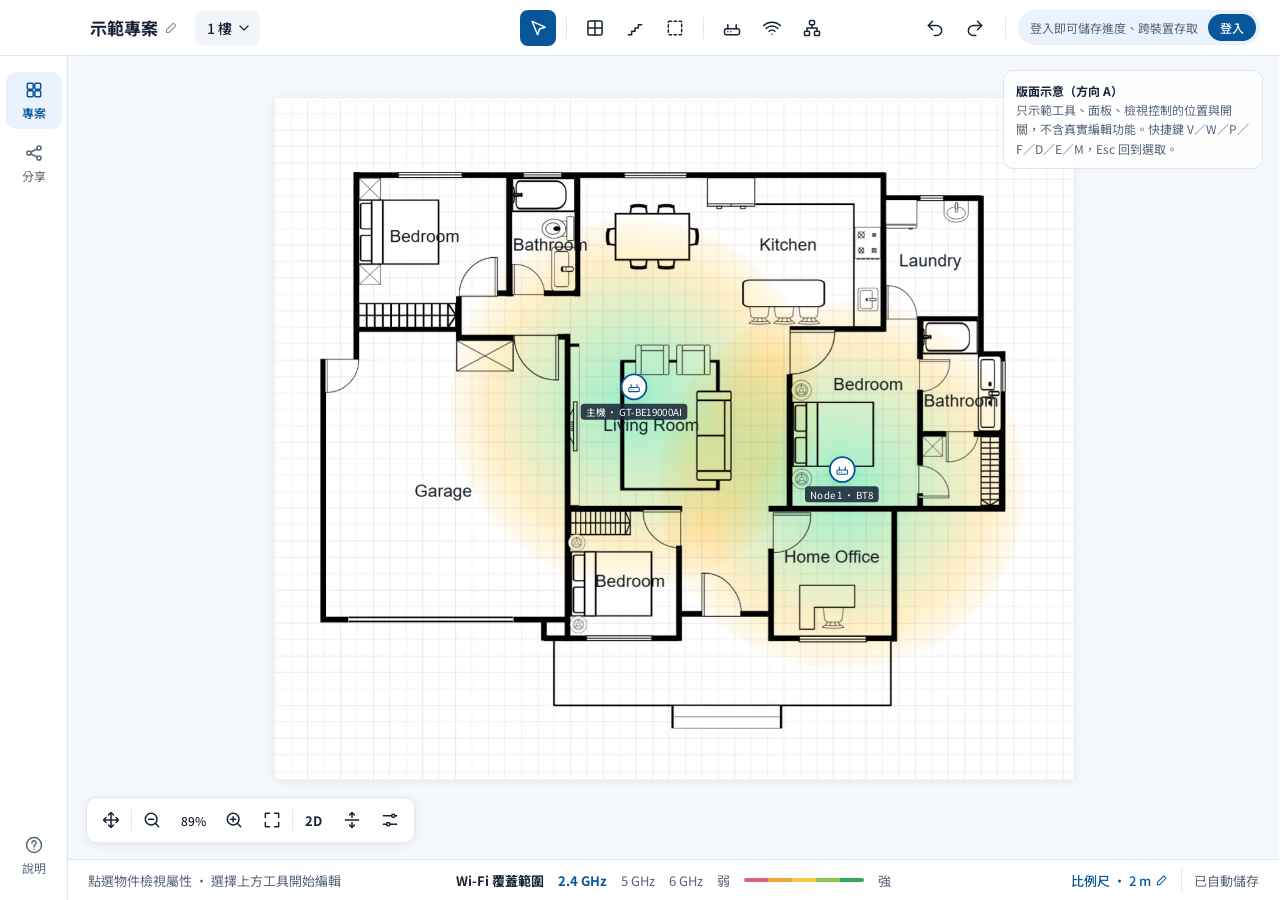
==== editor_layout_prototype.html @ b56f2af0 "Add clickable editor layout prototype (方向 A 決議版) and link from landing page Co-Authored-By: Claude O" ====
<!DOCTYPE html>
<html lang="zh-Hant">
<head>
<meta charset="UTF-8">
<meta name="viewport" content="width=device-width, initial-scale=1">
<title>編輯頁版面示意 · 方向 A</title>
<link rel="stylesheet" href="https://fonts.googleapis.com/css2?family=Noto+Sans+TC:wght@400;500;700&display=swap">
<style>
/* Layout: top bar / app rail / canvas / collapsible right panel / status bar — 方向 A 決議版 */
:root {
  --ink: #172336; --muted: #56657a; --faint: #8a96a8;
  --line: #dee6ef; --btn: #f1f5f9; --btn-hover: #e6edf5;
  --act: #07569a; --act-soft: #eaf3fd;
  --canvas: #f5f8fc; --card: #ffffff;
  --shadow: 0 2px 10px rgba(16, 32, 56, .08);
  --font: "Noto Sans TC", "PingFang TC", "Microsoft JhengHei", system-ui, sans-serif;
}
* { box-sizing: border-box; }
html, body { height: 100%; margin: 0; }
body { font-family: var(--font); color: var(--ink); background: var(--canvas); font-size: 14px; overflow: hidden; }
button { font: inherit; color: inherit; background: none; border: 0; cursor: pointer; padding: 0; }
svg.i { width: 20px; height: 20px; fill: none; stroke: currentColor; stroke-width: 1.8; stroke-linecap: round; stroke-linejoin: round; flex-shrink: 0; }

.app { height: 100%; display: grid; grid-template-rows: 56px 1fr 41px; grid-template-columns: 68px 1fr auto; grid-template-areas: "top top top" "rail stage panel" "rail status panel"; }

/* top bar */
.top { grid-area: top; background: var(--card); border-bottom: 1px solid var(--line); display: grid; grid-template-columns: 1fr auto 1fr; align-items: center; padding: 0 20px 0 90px; position: relative; z-index: 20; }
.proj { display: flex; align-items: center; gap: 16px; }
.proj-name { font-size: 17px; font-weight: 700; display: flex; align-items: center; gap: 6px; }
.proj-name .i { width: 15px; height: 15px; color: var(--faint); }
.floor { display: flex; align-items: center; gap: 4px; background: var(--btn); border-radius: 7px; padding: 7px 8px 7px 12px; font-weight: 500; }
.floor .i { width: 16px; height: 16px; }
.tools, .grp, .right { display: flex; align-items: center; }
.tools { gap: 10px; }
.grp { gap: 4px; }
.sep { width: 1px; height: 22px; background: var(--line); }
.ib { width: 36px; height: 36px; border-radius: 8px; display: grid; place-items: center; position: relative; transition: background .12s; }
.ib:hover { background: var(--btn-hover); }
.ib.on { background: var(--act); color: #fff; }
.ib:focus-visible, .floor:focus-visible, .login-btn:focus-visible { outline: 2px solid var(--act); outline-offset: 2px; }
.right { justify-content: flex-end; gap: 12px; }
.login { display: flex; align-items: center; gap: 10px; background: var(--act-soft); border-radius: 18px; padding: 4px 4px 4px 12px; font-size: 12px; color: var(--muted); }
.login-btn { background: var(--act); color: #fff; border-radius: 14px; padding: 5px 12px; font-weight: 500; }

/* tooltip: below the button, never over the hint */
.tip { position: fixed; z-index: 100; background: #1d2633; color: #fff; font-size: 12px; padding: 5px 8px; border-radius: 6px; pointer-events: none; white-space: nowrap; display: flex; gap: 8px; align-items: center; opacity: 0; transition: opacity .1s; }
.tip kbd { font-family: inherit; font-size: 11px; background: rgba(255,255,255,.18); border-radius: 4px; padding: 0 5px; }
.tip.show { opacity: 1; }

/* rail */
.rail { grid-area: rail; background: var(--card); border-right: 1px solid var(--line); display: flex; flex-direction: column; align-items: center; padding: 16px 0; gap: 6px; }
.rail a { font-size: 12px; color: var(--muted); text-decoration: none; display: flex; flex-direction: column; align-items: center; gap: 4px; padding: 8px 4px; border-radius: 10px; width: 56px; }
.rail a.on { color: var(--act); background: var(--act-soft); font-weight: 500; }
.rail .spacer { flex: 1; }

/* stage */
.stage { grid-area: stage; position: relative; overflow: hidden; }
.world { position: absolute; left: 50%; top: 50%; width: 900px; transform-origin: center; transition: transform .25s ease; }
.world img { width: 100%; display: block; user-select: none; -webkit-user-drag: none; border-radius: 4px; background: #fff; box-shadow: var(--shadow); }
.world .heat { position: absolute; border-radius: 50%; pointer-events: none; mix-blend-mode: multiply; }
.dev { position: absolute; transform: translate(-50%, -50%); display: flex; flex-direction: column; align-items: center; gap: 4px; }
.dev span.dot { width: 30px; height: 30px; border-radius: 50%; background: #fff; border: 2px solid var(--act); display: grid; place-items: center; color: var(--act); box-shadow: var(--shadow); }
.dev span.dot .i { width: 16px; height: 16px; }
.dev span.name { font-size: 11px; background: rgba(23, 35, 54, .85); color: #fff; border-radius: 4px; padding: 1px 6px; white-space: nowrap; }
.stage.panning { cursor: grab; }
.stage.panning:active { cursor: grabbing; }
.stage.three .world { filter: drop-shadow(0 30px 30px rgba(0,0,0,.12)); }

/* view controls */
.view { position: absolute; left: 18px; bottom: 16px; display: flex; align-items: center; gap: 2px; background: var(--card); border: 1px solid var(--line); border-radius: 10px; padding: 4px 6px; box-shadow: var(--shadow); z-index: 5; }
.view .pct { font-size: 12px; font-weight: 500; min-width: 42px; text-align: center; font-variant-numeric: tabular-nums; }
.view .dim { font-weight: 700; font-size: 13px; padding: 0 10px; height: 36px; border-radius: 8px; }
.view .dim:hover { background: var(--btn-hover); }
.pop { position: absolute; bottom: 64px; background: var(--card); border: 1px solid var(--line); border-radius: 12px; box-shadow: 0 10px 30px rgba(16,32,56,.14); padding: 14px 16px; z-index: 6; width: 240px; }
.pop h4 { margin: 0 0 10px; font-size: 14px; }
.pop input[type=range] { width: 100%; }
.pop .row { display: flex; justify-content: space-between; font-size: 12px; color: var(--muted); }

/* status bar */
.status { grid-area: status; background: var(--card); border-top: 1px solid var(--line); display: grid; grid-template-columns: 1fr auto 1fr; align-items: center; padding: 0 20px; gap: 16px; font-size: 13px; color: var(--muted); min-width: 0; }
.hint { overflow: hidden; text-overflow: ellipsis; white-space: nowrap; }
.legend { display: flex; align-items: center; gap: 14px; }
.legend b { color: var(--ink); }
.legend button { color: var(--muted); }
.legend button.on { color: var(--act); font-weight: 700; }
.bar { display: flex; width: 120px; height: 4px; border-radius: 2px; overflow: hidden; }
.bar i { flex: 1; }
.st-right { display: flex; justify-content: flex-end; align-items: center; gap: 12px; }
.scale-btn { color: var(--act); font-weight: 500; display: flex; align-items: center; gap: 4px; }
.scale-btn .i { width: 14px; height: 14px; }
.scale-btn.warn { color: #c2620a; }

/* right panel */
.panel { grid-area: panel; width: 0; overflow: hidden; background: var(--card); border-left: 1px solid transparent; transition: width .2s ease; }
.panel.open { width: 332px; border-left-color: var(--line); }
.panel-in { width: 332px; height: 100%; display: flex; flex-direction: column; }
.ph { display: flex; justify-content: space-between; align-items: center; padding: 20px 24px; border-bottom: 1px solid var(--line); }
.ph h2 { margin: 0; font-size: 20px; }
.pb { padding: 18px 24px; overflow: auto; display: flex; flex-direction: column; gap: 14px; }
.pb .lbl { font-weight: 700; font-size: 14px; }
.pb .sub { font-size: 12px; color: var(--muted); margin-top: -10px; }
.wide { background: var(--btn); border-radius: 7px; padding: 9px 12px; text-align: left; font-weight: 500; }
.seg2 { display: grid; grid-template-columns: 1fr 1fr; gap: 8px; }
.seg2 button { background: var(--btn); border-radius: 7px; padding: 9px 12px; text-align: left; font-weight: 500; }
.seg2 button.on { background: var(--act); color: #fff; }
.mat { display: flex; flex-direction: column; gap: 4px; margin: 0 -8px; }
.mat button { display: grid; grid-template-columns: 12px 1fr auto 14px; gap: 10px; align-items: center; padding: 9px 10px; border-radius: 6px; text-align: left; }
.mat button:hover { background: var(--btn); }
.mat button.on { background: var(--act-soft); }
.mat .sw { width: 12px; height: 12px; border-radius: 50%; }
.mat .db { font-size: 12px; color: var(--muted); }
.chips { display: flex; flex-wrap: wrap; gap: 6px; }
.chip { border: 1px solid var(--line); border-radius: 999px; padding: 4px 12px; font-size: 13px; }
.chip.on { border-color: var(--act); color: var(--act); background: var(--act-soft); }
.search { border: 1px solid var(--line); border-radius: 8px; padding: 8px 12px; font: inherit; width: 100%; }
.devlist { display: flex; flex-direction: column; gap: 2px; margin: 0 -8px; }
.devlist button { display: flex; align-items: center; gap: 12px; padding: 8px; border-radius: 8px; text-align: left; }
.devlist button:hover { background: var(--btn); }
.devlist .ph-img { width: 36px; height: 36px; border-radius: 8px; background: var(--btn); display: grid; place-items: center; color: var(--muted); }
.devlist small { margin-left: auto; font-size: 11px; color: var(--muted); border: 1px solid var(--line); border-radius: 999px; padding: 0 8px; }
.objs { display: grid; grid-template-columns: repeat(4, 1fr); gap: 8px; }
.objs button { aspect-ratio: 1; border: 1px solid var(--line); border-radius: 8px; display: grid; place-items: center; color: var(--muted); }
.objs button.on { border-color: var(--act); color: var(--act); background: var(--act-soft); }
.toggle { display: flex; justify-content: space-between; align-items: center; }
.sw2 { width: 34px; height: 20px; border-radius: 10px; background: #cfd8e3; position: relative; transition: background .15s; }
.sw2::after { content: ""; position: absolute; top: 3px; left: 3px; width: 14px; height: 14px; border-radius: 50%; background: #fff; transition: left .15s; }
.sw2.on { background: var(--act); }
.sw2.on::after { left: 17px; }
.groups { display: flex; flex-direction: column; gap: 8px; }
.groups div { border: 1px dashed var(--line); border-radius: 8px; padding: 10px 12px; display: flex; justify-content: space-between; color: var(--muted); }

/* toast + demo note */
.toast { position: fixed; left: 50%; bottom: 60px; transform: translateX(-50%); background: #1d2633; color: #fff; border-radius: 8px; padding: 8px 14px; font-size: 13px; opacity: 0; transition: opacity .2s; pointer-events: none; z-index: 200; }
.toast.show { opacity: 1; }
.note { position: absolute; right: 16px; top: 14px; background: rgba(255,255,255,.92); border: 1px solid var(--line); border-radius: 10px; padding: 10px 12px; font-size: 12px; color: var(--muted); max-width: 260px; line-height: 1.6; z-index: 4; }
.note b { color: var(--ink); }
@media (prefers-reduced-motion: reduce) { * { transition: none !important; } }
</style>
</head>
<body>
<svg width="0" height="0" style="position:absolute" aria-hidden="true">
  <symbol id="i-select" viewBox="0 0 24 24"><path d="M5 4l6.5 16 2.3-6.7L20.5 11z"/></symbol>
  <symbol id="i-wall" viewBox="0 0 24 24"><rect x="3.5" y="3.5" width="17" height="17" rx="2"/><path d="M3.5 12h17M12 3.5v17"/></symbol>
  <symbol id="i-object" viewBox="0 0 24 24"><path d="M4 20h4v-4h4v-4h4V8h4"/></symbol>
  <symbol id="i-slab" viewBox="0 0 24 24"><rect x="4" y="4" width="16" height="16" rx="1" stroke-dasharray="3 3"/></symbol>
  <symbol id="i-device" viewBox="0 0 24 24"><rect x="3" y="13" width="18" height="7" rx="2"/><path d="M7 13V8M17 13V8M7 16.5h.01M10.5 16.5h.01"/></symbol>
  <symbol id="i-client" viewBox="0 0 24 24"><path d="M2 9a15 15 0 0 1 20 0M5 12.5a10 10 0 0 1 14 0M8.5 16a5 5 0 0 1 7 0"/><path d="M12 19.5h.01"/></symbol>
  <symbol id="i-mesh" viewBox="0 0 24 24"><rect x="9" y="3" width="6" height="5" rx="1"/><rect x="3" y="16" width="6" height="5" rx="1"/><rect x="15" y="16" width="6" height="5" rx="1"/><path d="M12 8v4M6 16v-4h12v4"/></symbol>
  <symbol id="i-undo" viewBox="0 0 24 24"><path d="M9 14L4 9l5-5"/><path d="M4 9h10a6 6 0 0 1 0 12h-3"/></symbol>
  <symbol id="i-redo" viewBox="0 0 24 24"><path d="M15 14l5-5-5-5"/><path d="M20 9H10a6 6 0 0 0 0 12h3"/></symbol>
  <symbol id="i-pan" viewBox="0 0 24 24"><path d="M12 3v18M3 12h18M9 6l3-3 3 3M9 18l3 3 3-3M6 9l-3 3 3 3M18 9l3 3-3 3"/></symbol>
  <symbol id="i-zout" viewBox="0 0 24 24"><circle cx="11" cy="11" r="7"/><path d="M8 11h6M20 20l-4-4"/></symbol>
  <symbol id="i-zin" viewBox="0 0 24 24"><circle cx="11" cy="11" r="7"/><path d="M8 11h6M11 8v6M20 20l-4-4"/></symbol>
  <symbol id="i-fit" viewBox="0 0 24 24"><path d="M4 9V4h5M20 9V4h-5M4 15v5h5M20 15v5h-5"/></symbol>
  <symbol id="i-slice" viewBox="0 0 24 24"><path d="M12 3v6M9 6l3-3 3 3M12 21v-6M9 18l3 3 3-3M4 12h16"/></symbol>
  <symbol id="i-view" viewBox="0 0 24 24"><path d="M4 7h10M18 7h2M4 17h4M12 17h8"/><circle cx="16" cy="7" r="2"/><circle cx="10" cy="17" r="2"/></symbol>
  <symbol id="i-down" viewBox="0 0 24 24"><path d="M6 9l6 6 6-6"/></symbol>
  <symbol id="i-edit" viewBox="0 0 24 24"><path d="M4 20h4L19 9l-4-4L4 16z"/></symbol>
  <symbol id="i-x" viewBox="0 0 24 24"><path d="M6 6l12 12M18 6L6 18"/></symbol>
  <symbol id="i-grid" viewBox="0 0 24 24"><rect x="4" y="4" width="7" height="7" rx="1"/><rect x="13" y="4" width="7" height="7" rx="1"/><rect x="4" y="13" width="7" height="7" rx="1"/><rect x="13" y="13" width="7" height="7" rx="1"/></symbol>
  <symbol id="i-share" viewBox="0 0 24 24"><circle cx="6" cy="12" r="2.5"/><circle cx="18" cy="6" r="2.5"/><circle cx="18" cy="18" r="2.5"/><path d="M8.2 10.8l7.6-3.6M8.2 13.2l7.6 3.6"/></symbol>
  <symbol id="i-help" viewBox="0 0 24 24"><circle cx="12" cy="12" r="9"/><path d="M9.5 9.5a2.5 2.5 0 1 1 3.5 2.3c-.6.3-1 .9-1 1.6v.6M12 17h.01"/></symbol>
  <symbol id="i-elev" viewBox="0 0 24 24"><rect x="5" y="3" width="14" height="18" rx="1"/><path d="M5 3l14 18M19 3L5 21"/></symbol>
</svg>

<div class="app">
  <header class="top">
    <div class="proj">
      <div class="proj-name">示範專案 <svg class="i"><use href="#i-edit"/></svg></div>
      <button class="floor" id="floorBtn">1 樓 <svg class="i"><use href="#i-down"/></svg></button>
    </div>
    <nav class="tools" aria-label="工具">
      <div class="grp"><button class="ib on" data-tool="select" data-tip="選取|V"><svg class="i"><use href="#i-select"/></svg></button></div>
      <span class="sep"></span>
      <div class="grp">
        <button class="ib" data-tool="wall" data-tip="繪製牆面|W"><svg class="i"><use href="#i-wall"/></svg></button>
        <button class="ib" data-tool="object" data-tip="放置物品|P"><svg class="i"><use href="#i-object"/></svg></button>
        <button class="ib" data-tool="slab" data-tip="繪製樓板|F"><svg class="i"><use href="#i-slab"/></svg></button>
      </div>
      <span class="sep"></span>
      <div class="grp">
        <button class="ib" data-tool="device" data-tip="放置裝置|D"><svg class="i"><use href="#i-device"/></svg></button>
        <button class="ib" data-tool="client" data-tip="用戶端體驗|E"><svg class="i"><use href="#i-client"/></svg></button>
        <button class="ib" data-tool="mesh" data-tip="Mesh 群組|M"><svg class="i"><use href="#i-mesh"/></svg></button>
      </div>
    </nav>
    <div class="right">
      <div class="grp">
        <button class="ib" id="undo" data-tip="復原|Ctrl Z"><svg class="i"><use href="#i-undo"/></svg></button>
        <button class="ib" id="redo" data-tip="重做|Ctrl Shift Z"><svg class="i"><use href="#i-redo"/></svg></button>
      </div>
      <span class="sep"></span>
      <div class="login">登入即可儲存進度、跨裝置存取 <button class="login-btn" id="loginBtn">登入</button></div>
    </div>
  </header>

  <nav class="rail" aria-label="應用程式">
    <a href="#" class="on"><svg class="i"><use href="#i-grid"/></svg>專案</a>
    <a href="#"><svg class="i"><use href="#i-share"/></svg>分享</a>
    <span class="spacer"></span>
    <a href="#"><svg class="i"><use href="#i-help"/></svg>說明</a>
  </nav>

  <main class="stage" id="stage">
    <div class="world" id="world">
      <img src="flow/sample-floorplan.webp" alt="示範平面圖">
      <div class="heat" style="left:22%;top:18%;width:46%;aspect-ratio:1;background:radial-gradient(circle, rgba(75,227,160,.55), rgba(255,210,94,.35) 55%, rgba(255,122,122,0) 75%)"></div>
      <div class="heat" style="left:48%;top:30%;width:46%;aspect-ratio:1;background:radial-gradient(circle, rgba(75,227,160,.55), rgba(255,210,94,.35) 55%, rgba(255,122,122,0) 75%)"></div>
      <div class="dev" style="left:45%;top:44%"><span class="dot"><svg class="i"><use href="#i-device"/></svg></span><span class="name">主機 · GT-BE19000AI</span></div>
      <div class="dev" style="left:71%;top:56%"><span class="dot"><svg class="i"><use href="#i-device"/></svg></span><span class="name">Node 1 · BT8</span></div>
    </div>
    <div class="note"><b>版面示意（方向 A）</b><br>只示範工具、面板、檢視控制的位置與開關，不含真實編輯功能。快捷鍵 V／W／P／F／D／E／M，Esc 回到選取。</div>
    <div class="view" id="view">
      <button class="ib" id="panBtn" data-tip="平移|H"><svg class="i"><use href="#i-pan"/></svg></button>
      <span class="sep"></span>
      <button class="ib" id="zout" data-tip="縮小|Ctrl −"><svg class="i"><use href="#i-zout"/></svg></button>
      <span class="pct" id="pct">100%</span>
      <button class="ib" id="zin" data-tip="放大|Ctrl +"><svg class="i"><use href="#i-zin"/></svg></button>
      <button class="ib" id="fit" data-tip="縮放至全圖|Ctrl 0"><svg class="i"><use href="#i-fit"/></svg></button>
      <span class="sep"></span>
      <button class="dim" id="dimBtn" data-tip="切換 2D／3D|Q">2D</button>
      <button class="ib" id="sliceBtn" data-tip="切面高度"><svg class="i"><use href="#i-slice"/></svg></button>
      <button class="ib" id="viewBtn" data-tip="檢視設定"><svg class="i"><use href="#i-view"/></svg></button>
    </div>
    <div class="pop" id="slicePop" hidden style="left:250px">
      <h4>切面高度</h4>
      <input type="range" id="slice" min="0" max="250" value="120" aria-label="切面高度">
      <div class="row"><span>地面</span><span id="sliceVal">1.2 m</span><span>天花板</span></div>
    </div>
  </main>

  <footer class="status">
    <span class="hint" id="hint"></span>
    <div class="legend">
      <b>Wi-Fi 覆蓋範圍</b>
      <button class="on" data-band>2.4 GHz</button><button data-band>5 GHz</button><button data-band>6 GHz</button>
      <span>弱</span><span class="bar"><i style="background:#db6178"></i><i style="background:#f2a140"></i><i style="background:#f5cc40"></i><i style="background:#8cc74d"></i><i style="background:#33a866"></i></span><span>強</span>
    </div>
    <div class="st-right">
      <button class="scale-btn" id="scaleBtn">比例尺 · 2 m <svg class="i"><use href="#i-edit"/></svg></button>
      <span class="sep"></span>
      <span id="saved">已自動儲存</span>
    </div>
  </footer>

  <aside class="panel" id="panel" aria-label="設定面板"><div class="panel-in">
    <div class="ph"><h2 id="panelTitle"></h2><button class="ib" id="panelClose" aria-label="關閉面板"><svg class="i"><use href="#i-x"/></svg></button></div>
    <div class="pb" id="panelBody"></div>
  </div></aside>
</div>
<div class="tip" id="tip"></div>
<div class="toast" id="toast"></div>

<script>
const $ = id => document.getElementById(id);
const MATS = [['混凝土','#2f7f86',15],['輕隔間（標準）','#3d5fa8',3],['輕隔間（加強）','#2c7166',4],['玻璃（標準）','#45b8d6',2],['玻璃（薄）','#8fd0e6',1],['磚牆','#b0412e',5],['金屬','#6b7686',10],['木板','#8a5a2b',5]];
const DEVICES = [['GT-BN98_Pro','ROG'],['BN12','ZenWiFi'],['GS-BE12000','ROG'],['GS-BE18000','ROG'],['GT-BE19000AI','ROG'],['BT8','ZenWiFi'],['TUF-BE6500','TUF'],['RT-BE58 Go','ASUS']];
const TOOLS = {
  select: { hint: '點選物件檢視屬性 · 選擇上方工具開始編輯' },
  wall: { title: '繪製牆面', hint: '點一下設定牆面起點，雙擊結束；按住 Alt 自由角度 · Esc 取消', body: () => `
    <button class="wide">自動繪製牆面</button>
    <div class="lbl">繪製方式</div>
    <div class="seg2" data-seg><button class="on">牆面</button><button>房間</button></div>
    <div class="lbl">新牆材質</div><div class="sub">套用於接下來繪製的牆。</div>
    <div class="mat" data-pick>${MATS.map(([n,c,d],i)=>`<button class="${i?'':'on'}"><span class="sw" style="background:${c}"></span><span>${n}</span><span class="db">${d} dB</span><span>${i?'':'✓'}</span></button>`).join('')}</div>` },
  object: { title: '放置物品', hint: '點兩個對角放置物品，放好後可拖曳、調整大小或旋轉 · Esc 取消', body: () => `
    <div class="lbl">樓梯間</div>
    <div class="objs" data-pick>${[0,1,2,3].map(i=>`<button class="${i?'':'on'}" aria-label="樓梯樣式 ${i+1}"><svg class="i" style="width:28px;height:28px"><use href="#i-object"/></svg></button>`).join('')}</div>
    <div class="lbl">電梯間</div>
    <div class="objs" data-pick><button aria-label="電梯"><svg class="i" style="width:28px;height:28px"><use href="#i-elev"/></svg></button></div>` },
  slab: { title: '繪製樓板', hint: '沿著樓板邊緣點出多邊形，回到起點完成 · 2 樓以上才需要', body: () => `
    <div class="sub" style="margin-top:0">樓板決定上下樓層之間訊號穿透的衰減。</div>
    <div class="lbl">樓板材質</div>
    <div class="seg2" data-seg><button class="on">混凝土</button><button>木造</button></div>
    <div class="lbl">厚度</div><input type="range" min="10" max="40" value="20" aria-label="樓板厚度">` },
  device: { title: '裝置', hint: '從右側選一台機型，在平面圖上點一下放置 · Esc 結束', body: () => `
    <div class="seg2" data-seg><button class="on">全部</button><button>我的路由器</button></div>
    <input class="search" placeholder="搜尋裝置" aria-label="搜尋裝置">
    <div class="lbl">系列</div><div class="chips" data-chips>${['ROG','TUF','ASUS','ZenWiFi','ExpertWiFi','ProArt'].map(c=>`<button class="chip">${c}</button>`).join('')}</div>
    <div class="lbl">WiFi</div><div class="chips" data-chips>${['WiFi 8','WiFi 7','WiFi 6E','WiFi 6'].map(c=>`<button class="chip">${c}</button>`).join('')}</div>
    <div class="devlist">${DEVICES.map(([n,s])=>`<button><span class="ph-img"><svg class="i"><use href="#i-device"/></svg></span>${n}<small>${s}</small></button>`).join('')}</div>` },
  client: { title: '用戶端體驗', hint: '在平面圖上點一下放置探針，查看用戶端會連上哪一台', body: () => `
    <div class="sub" style="margin-top:0">放置探針後，這裡會顯示連線的路由器、訊號強度與預估速度。</div>
    <div class="toggle"><span>顯示連線線條</span><span class="sw2 on" data-sw></span></div>
    <div class="toggle"><span>跟隨滑鼠預覽</span><span class="sw2" data-sw></span></div>` },
  mesh: { title: 'Mesh 群組', hint: '把裝置拖進群組，指定一台 CAP、其餘為 RE', body: () => `
    <div class="groups">${['A','B','C'].map((g,i)=>`<div><span>群組 ${g}</span><span>${i===0?'2 台裝置':'拖曳裝置到這裡'}</span></div>`).join('')}</div>` },
  view: { title: '檢視設定', hint: '調整顯示方式，不影響平面圖內容', body: () => `
    ${[['Mesh 回程',1],['裝置名稱',1],['2D 覆蓋範圍',1],['牆外訊號',0]].map(([n,o])=>`<div class="toggle"><span>${n}</span><span class="sw2 ${o?'on':''}" data-sw></span></div>`).join('')}
    <div class="lbl">裝置圖示大小</div><input type="range" min="50" max="150" value="100" aria-label="裝置圖示大小">
    <div class="lbl">訊號模型</div>
    ${[['繞射',1],['反射',1],['其他樓層穿透訊號',1]].map(([n,o])=>`<div class="toggle"><span>${n}</span><span class="sw2 ${o?'on':''}" data-sw></span></div>`).join('')}
    <button class="wide">全部恢復預設</button>` },
  scale: { title: '設定比例尺', hint: '在平面圖上點兩點畫出已知長度的線，再輸入實際距離', body: () => `
    <div class="sub" style="margin-top:0">比例尺決定覆蓋範圍是否準確。可用門寬（約 0.9 m）或標示尺寸的牆面。</div>
    <div class="lbl">目前比例尺</div><div>2 m ＝ 畫面上 100 px</div>
    <button class="wide">重新標示一段長度</button>` },
};
let tool = 'select', panelKey = null, zoom = 1, panX = 0, panY = 0, three = false, panning = false;

function setTool(t) {
  tool = t;
  document.querySelectorAll('[data-tool]').forEach(b => b.classList.toggle('on', b.dataset.tool === t));
  $('hint').textContent = TOOLS[t].hint;
  openPanel(t === 'select' ? null : t);
}
function openPanel(k) {
  panelKey = k;
  $('panel').classList.toggle('open', !!k);
  $('viewBtn').classList.toggle('on', k === 'view');
  if (!k) { if (tool === 'select') $('hint').textContent = TOOLS.select.hint; return; }
  $('panelTitle').textContent = TOOLS[k].title;
  $('panelBody').innerHTML = TOOLS[k].body();
  if (k === 'view' || k === 'scale') $('hint').textContent = TOOLS[k].hint;
  bindPanel();
}
function bindPanel() {
  const b = $('panelBody');
  b.querySelectorAll('[data-seg]').forEach(g => g.querySelectorAll('button').forEach(x => x.onclick = () => { g.querySelectorAll('button').forEach(y => y.classList.remove('on')); x.classList.add('on'); }));
  b.querySelectorAll('[data-pick]').forEach(g => g.querySelectorAll('button').forEach(x => x.onclick = () => {
    document.querySelectorAll('#panelBody [data-pick] button').forEach(y => { y.classList.remove('on'); const c = y.lastElementChild; if (c && c.textContent === '✓') c.textContent = ''; });
    x.classList.add('on'); const c = x.lastElementChild; if (c && c.tagName === 'SPAN' && !c.className) c.textContent = '✓';
  }));
  b.querySelectorAll('[data-chips] .chip').forEach(x => x.onclick = () => x.classList.toggle('on'));
  b.querySelectorAll('[data-sw]').forEach(x => x.onclick = () => x.classList.toggle('on'));
}
function applyView() {
  $('world').style.transform = `translate(calc(-50% + ${panX}px), calc(-50% + ${panY}px)) scale(${zoom})` + (three ? ' perspective(1200px) rotateX(38deg)' : '');
  $('pct').textContent = Math.round(zoom * 100) + '%';
}
function toast(m) { const t = $('toast'); t.textContent = m; t.classList.add('show'); clearTimeout(toast.t); toast.t = setTimeout(() => t.classList.remove('show'), 1600); }

document.querySelectorAll('[data-tool]').forEach(b => b.onclick = () => setTool(tool === b.dataset.tool && b.dataset.tool !== 'select' ? 'select' : b.dataset.tool));
$('panelClose').onclick = () => { if (panelKey === 'view' || panelKey === 'scale') openPanel(tool === 'select' ? null : tool); else setTool('select'); };
$('viewBtn').onclick = () => openPanel(panelKey === 'view' ? (tool === 'select' ? null : tool) : 'view');
$('scaleBtn').onclick = () => openPanel(panelKey === 'scale' ? (tool === 'select' ? null : tool) : 'scale');
$('zin').onclick = () => { zoom = Math.min(2.5, zoom + .1); applyView(); };
$('zout').onclick = () => { zoom = Math.max(.3, zoom - .1); applyView(); };
function fitZoom() { const st = $('stage').getBoundingClientRect(), img = $('world').querySelector('img'); const h = img.naturalHeight ? 900 * img.naturalHeight / img.naturalWidth : 770; return Math.min(1.4, (st.width - 80) / 900, (st.height - 120) / h); }
$('fit').onclick = () => { zoom = fitZoom(); panX = 0; panY = -20; applyView(); };
$('dimBtn').onclick = () => { three = !three; $('dimBtn').textContent = three ? '3D' : '2D'; $('stage').classList.toggle('three', three); applyView(); };
$('panBtn').onclick = () => { panning = !panning; $('panBtn').classList.toggle('on', panning); $('stage').classList.toggle('panning', panning); };
$('sliceBtn').onclick = e => { e.stopPropagation(); const p = $('slicePop'); p.hidden = !p.hidden; $('sliceBtn').classList.toggle('on', !p.hidden); };
$('slice').oninput = e => { $('sliceVal').textContent = (e.target.value / 100).toFixed(1) + ' m'; };
document.addEventListener('click', e => { if (!e.target.closest('#slicePop') && !e.target.closest('#sliceBtn')) { $('slicePop').hidden = true; $('sliceBtn').classList.remove('on'); } });
document.querySelectorAll('[data-band]').forEach(b => b.onclick = () => { document.querySelectorAll('[data-band]').forEach(x => x.classList.remove('on')); b.classList.add('on'); });
$('undo').onclick = () => toast('示意：已復原上一步');
$('redo').onclick = () => toast('示意：已重做');
$('loginBtn').onclick = () => toast('示意：開啟 ASUS 帳號登入');
$('floorBtn').onclick = () => toast('示意：切換樓層');

// drag to pan (pan tool on, or right mouse / space like the real app)
let drag = null;
$('stage').addEventListener('pointerdown', e => {
  if (e.target.closest('.view, .pop, .note')) return;
  if (panning || e.button === 2) { drag = { x: e.clientX - panX, y: e.clientY - panY }; $('stage').setPointerCapture(e.pointerId); }
});
$('stage').addEventListener('pointermove', e => { if (drag) { panX = e.clientX - drag.x; panY = e.clientY - drag.y; applyView(); } });
$('stage').addEventListener('pointerup', () => { drag = null; });
$('stage').addEventListener('contextmenu', e => e.preventDefault());
$('stage').addEventListener('wheel', e => { e.preventDefault(); zoom = Math.min(2.5, Math.max(.3, zoom - e.deltaY * .001)); applyView(); }, { passive: false });

// tooltips below the button
const tip = $('tip');
document.querySelectorAll('[data-tip]').forEach(b => {
  b.addEventListener('mouseenter', () => {
    const [name, key] = b.dataset.tip.split('|');
    tip.innerHTML = name + (key ? ` <kbd>${key}</kbd>` : '');
    const r = b.getBoundingClientRect(), up = r.top > innerHeight / 2;
    tip.style.left = Math.min(innerWidth - tip.offsetWidth - 8, Math.max(8, r.left + r.width / 2 - tip.offsetWidth / 2)) + 'px';
    tip.style.top = (up ? r.top - tip.offsetHeight - 8 : r.bottom + 8) + 'px';
    tip.classList.add('show');
  });
  b.addEventListener('mouseleave', () => tip.classList.remove('show'));
});

// shortcuts
const KEYS = { v: 'select', w: 'wall', p: 'object', f: 'slab', d: 'device', e: 'client', m: 'mesh' };
document.addEventListener('keydown', e => {
  if (e.target.closest && e.target.closest('input, textarea')) return;
  const k = e.key.toLowerCase();
  if (k === 'escape') return setTool('select');
  if (k === 'h') return $('panBtn').click();
  if (k === 'q') return $('dimBtn').click();
  if (KEYS[k] && !e.ctrlKey && !e.metaKey) setTool(KEYS[k]);
});

const img0 = $('world').querySelector('img');
const doFit = () => $('fit').click();
if (img0.complete) doFit(); else img0.onload = doFit;
addEventListener('resize', doFit);
setTool('select');
</script>
</body>
</html>
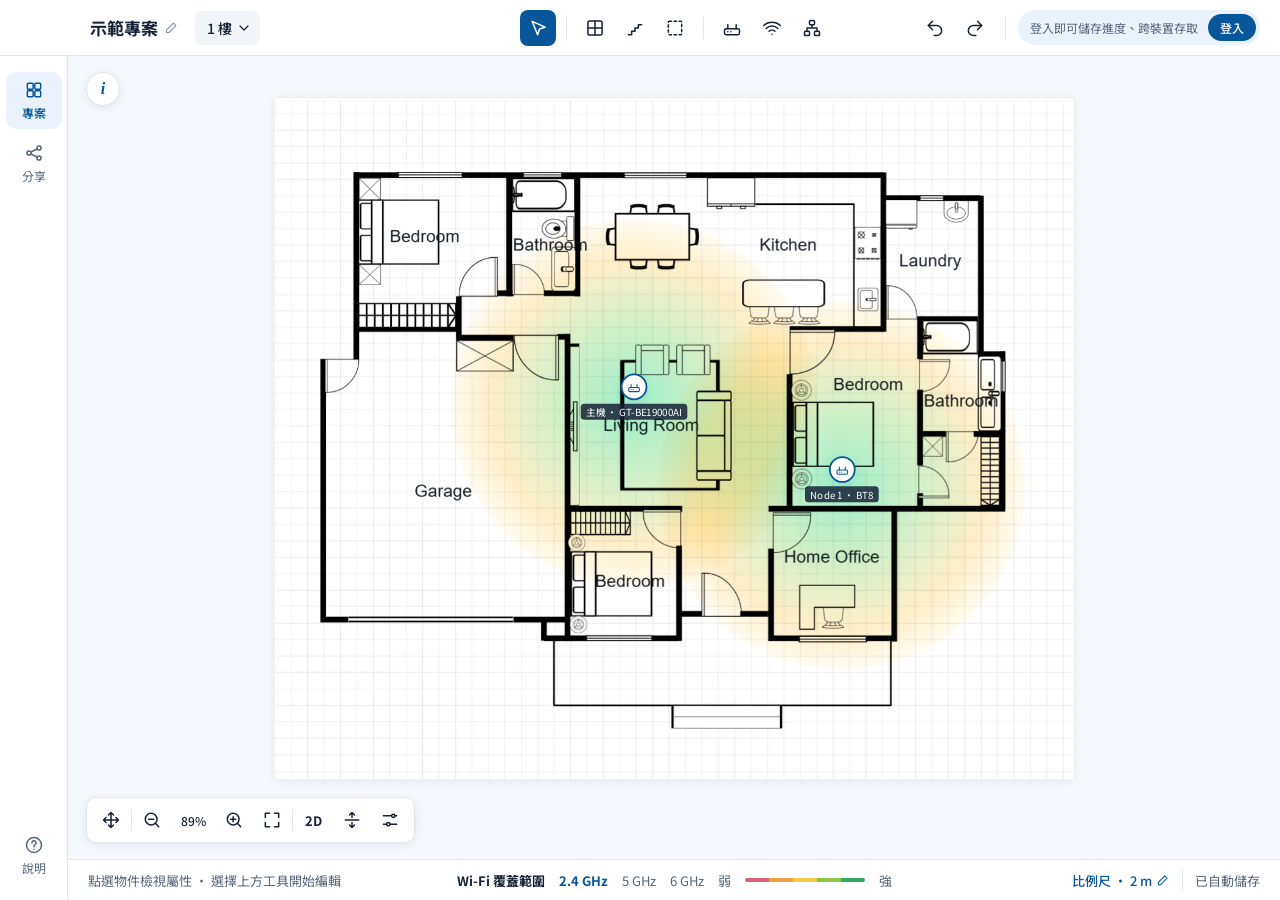
==== commit 02064880: "Prototype: move intro into i-button 7-step guide; float right panel over canvas Co-Authored-By: Clau" ====
--- a/editor_layout_prototype.html
+++ b/editor_layout_prototype.html
@@ -21,7 +21,7 @@
 button { font: inherit; color: inherit; background: none; border: 0; cursor: pointer; padding: 0; }
 svg.i { width: 20px; height: 20px; fill: none; stroke: currentColor; stroke-width: 1.8; stroke-linecap: round; stroke-linejoin: round; flex-shrink: 0; }
 
-.app { height: 100%; display: grid; grid-template-rows: 56px 1fr 41px; grid-template-columns: 68px 1fr auto; grid-template-areas: "top top top" "rail stage panel" "rail status panel"; }
+.app { height: 100%; display: grid; grid-template-rows: 56px 1fr 41px; grid-template-columns: 68px 1fr; grid-template-areas: "top top" "rail stage" "rail status"; position: relative; }
 
 /* top bar */
 .top { grid-area: top; background: var(--card); border-bottom: 1px solid var(--line); display: grid; grid-template-columns: 1fr auto 1fr; align-items: center; padding: 0 20px 0 90px; position: relative; z-index: 20; }
@@ -91,9 +91,10 @@
 .scale-btn.warn { color: #c2620a; }
 
 /* right panel */
-.panel { grid-area: panel; width: 0; overflow: hidden; background: var(--card); border-left: 1px solid transparent; transition: width .2s ease; }
-.panel.open { width: 332px; border-left-color: var(--line); }
-.panel-in { width: 332px; height: 100%; display: flex; flex-direction: column; }
+/* floating panel: overlays the canvas, never pushes it */
+.panel { position: absolute; top: 68px; right: 12px; bottom: 53px; width: 332px; background: var(--card); border: 1px solid var(--line); border-radius: 12px; box-shadow: 0 12px 36px rgba(16,32,56,.16); overflow: hidden; z-index: 15; transform: translateX(calc(100% + 24px)); opacity: 0; visibility: hidden; transition: transform .22s ease, opacity .22s ease, visibility 0s linear .22s; }
+.panel.open { transform: none; opacity: 1; visibility: visible; transition: transform .22s ease, opacity .22s ease; }
+.panel-in { width: 100%; height: 100%; display: flex; flex-direction: column; }
 .ph { display: flex; justify-content: space-between; align-items: center; padding: 20px 24px; border-bottom: 1px solid var(--line); }
 .ph h2 { margin: 0; font-size: 20px; }
 .pb { padding: 18px 24px; overflow: auto; display: flex; flex-direction: column; gap: 14px; }
@@ -132,8 +133,26 @@
 /* toast + demo note */
 .toast { position: fixed; left: 50%; bottom: 60px; transform: translateX(-50%); background: #1d2633; color: #fff; border-radius: 8px; padding: 8px 14px; font-size: 13px; opacity: 0; transition: opacity .2s; pointer-events: none; z-index: 200; }
 .toast.show { opacity: 1; }
-.note { position: absolute; right: 16px; top: 14px; background: rgba(255,255,255,.92); border: 1px solid var(--line); border-radius: 10px; padding: 10px 12px; font-size: 12px; color: var(--muted); max-width: 260px; line-height: 1.6; z-index: 4; }
-.note b { color: var(--ink); }
+/* info button + guide popover (replaces the always-on note) */
+.info-btn { position: absolute; left: 18px; top: 16px; width: 34px; height: 34px; border-radius: 50%; background: var(--card); border: 1px solid var(--line); box-shadow: var(--shadow); display: grid; place-items: center; z-index: 5; font: 700 16px/1 Georgia, serif; font-style: italic; color: var(--act); }
+.info-btn:hover, .info-btn.on { background: var(--act); color: #fff; border-color: var(--act); }
+.guide { position: absolute; left: 18px; top: 60px; width: 340px; background: var(--card); border: 1px solid var(--line); border-radius: 12px; box-shadow: 0 12px 36px rgba(16,32,56,.16); z-index: 6; padding: 16px 18px 14px; }
+.guide[hidden] { display: none; }
+.g-head { display: flex; align-items: center; justify-content: space-between; margin-bottom: 4px; }
+.g-step { font-size: 12px; color: var(--act); font-weight: 600; }
+.g-head .ib { width: 28px; height: 28px; margin-right: -6px; }
+.g-head .ib .i { width: 16px; height: 16px; }
+.guide h3 { margin: 0 0 8px; font-size: 16px; }
+.guide p { margin: 0; font-size: 13px; line-height: 1.7; color: var(--muted); min-height: 66px; }
+.guide kbd { font-family: inherit; font-size: 11px; background: var(--btn); border: 1px solid var(--line); border-radius: 4px; padding: 0 5px; color: var(--ink); }
+.g-foot { display: flex; align-items: center; justify-content: space-between; margin-top: 14px; }
+.g-dots { display: flex; gap: 6px; }
+.g-dots button { width: 7px; height: 7px; border-radius: 50%; background: var(--line); }
+.g-dots button.on { background: var(--act); width: 18px; border-radius: 4px; }
+.g-nav { display: flex; gap: 6px; }
+.g-nav button { padding: 5px 12px; border-radius: 7px; font-size: 13px; background: var(--btn); }
+.g-nav button.pri { background: var(--act); color: #fff; }
+.g-nav button:disabled { opacity: .4; cursor: default; }
 @media (prefers-reduced-motion: reduce) { * { transition: none !important; } }
 </style>
 </head>
@@ -198,7 +217,7 @@
     <a href="#" class="on"><svg class="i"><use href="#i-grid"/></svg>專案</a>
     <a href="#"><svg class="i"><use href="#i-share"/></svg>分享</a>
     <span class="spacer"></span>
-    <a href="#"><svg class="i"><use href="#i-help"/></svg>說明</a>
+    <a href="#" id="railHelp"><svg class="i"><use href="#i-help"/></svg>說明</a>
   </nav>
 
   <main class="stage" id="stage">
@@ -209,7 +228,13 @@
       <div class="dev" style="left:45%;top:44%"><span class="dot"><svg class="i"><use href="#i-device"/></svg></span><span class="name">主機 · GT-BE19000AI</span></div>
       <div class="dev" style="left:71%;top:56%"><span class="dot"><svg class="i"><use href="#i-device"/></svg></span><span class="name">Node 1 · BT8</span></div>
     </div>
-    <div class="note"><b>版面示意（方向 A）</b><br>只示範工具、面板、檢視控制的位置與開關，不含真實編輯功能。快捷鍵 V／W／P／F／D／E／M，Esc 回到選取。</div>
+    <button class="info-btn" id="infoBtn" data-tip="使用說明" aria-label="使用說明" aria-expanded="false">i</button>
+    <div class="guide" id="guide" hidden role="dialog" aria-label="使用說明">
+      <div class="g-head"><span class="g-step" id="gStep"></span><button class="ib" id="gClose" aria-label="關閉說明"><svg class="i"><use href="#i-x"/></svg></button></div>
+      <h3 id="gTitle"></h3>
+      <p id="gBody"></p>
+      <div class="g-foot"><div class="g-dots" id="gDots"></div><div class="g-nav"><button id="gPrev">上一步</button><button class="pri" id="gNext">下一步</button></div></div>
+    </div>
     <div class="view" id="view">
       <button class="ib" id="panBtn" data-tip="平移|H"><svg class="i"><use href="#i-pan"/></svg></button>
       <span class="sep"></span>
@@ -352,7 +377,7 @@
 // drag to pan (pan tool on, or right mouse / space like the real app)
 let drag = null;
 $('stage').addEventListener('pointerdown', e => {
-  if (e.target.closest('.view, .pop, .note')) return;
+  if (e.target.closest('.view, .pop, .guide, .info-btn')) return;
   if (panning || e.button === 2) { drag = { x: e.clientX - panX, y: e.clientY - panY }; $('stage').setPointerCapture(e.pointerId); }
 });
 $('stage').addEventListener('pointermove', e => { if (drag) { panX = e.clientX - drag.x; panY = e.clientY - drag.y; applyView(); } });
@@ -379,7 +404,7 @@
 document.addEventListener('keydown', e => {
   if (e.target.closest && e.target.closest('input, textarea')) return;
   const k = e.key.toLowerCase();
-  if (k === 'escape') return setTool('select');
+  if (k === 'escape') { if (!$('guide').hidden) return showGuide(false); return setTool('select'); }
   if (k === 'h') return $('panBtn').click();
   if (k === 'q') return $('dimBtn').click();
   if (KEYS[k] && !e.ctrlKey && !e.metaKey) setTool(KEYS[k]);
@@ -389,6 +414,39 @@
 const doFit = () => $('fit').click();
 if (img0.complete) doFit(); else img0.onload = doFit;
 addEventListener('resize', doFit);
+// guide: 7 steps behind the i button
+const GUIDE = [
+  ['歡迎', '在平面圖上擺放 ASUS 路由器，即時看到 Wi-Fi 覆蓋範圍與 Mesh 回程品質。這份示意只示範工具、面板、檢視控制的位置與開關。'],
+  ['上傳平面圖', '從專案選單上傳平面圖圖片，或用「積木拼平面圖」直接拼出房間格局。'],
+  ['設定比例尺', '按狀態列的「比例尺」，在圖上點兩點畫出一段已知長度，輸入實際距離。'],
+  ['繪製牆面', '按 <kbd>W</kbd> 開啟繪製牆面，右側面板選材質；點擊連續畫牆，<kbd>Esc</kbd> 或右鍵結束。'],
+  ['放置裝置', '按 <kbd>D</kbd> 開啟放置裝置，選機型後在圖上點一下放下；已放的裝置可直接拖曳移動，<kbd>M</kbd> 可設定 Mesh 群組。'],
+  ['看懂覆蓋圖', '狀態列切換 2.4／5／6 GHz，綠色代表訊號好、紅色代表差。左下角可切換 2D／3D 與切面高度。'],
+  ['自動儲存與快捷鍵', '變更會自動儲存。快捷鍵：<kbd>V</kbd> 選取、<kbd>W</kbd> 牆面、<kbd>P</kbd> 物件、<kbd>F</kbd> 樓板、<kbd>D</kbd> 裝置、<kbd>E</kbd> 用戶端、<kbd>M</kbd> Mesh、<kbd>H</kbd> 平移、<kbd>Q</kbd> 2D／3D、<kbd>Esc</kbd> 回到選取。'],
+];
+let gi = 0;
+$('gDots').innerHTML = GUIDE.map((_, i) => `<button aria-label="第 ${i + 1} 步"></button>`).join('');
+function drawGuide() {
+  $('gStep').textContent = `${gi + 1} / ${GUIDE.length}`;
+  $('gTitle').textContent = GUIDE[gi][0];
+  $('gBody').innerHTML = GUIDE[gi][1];
+  $('gDots').querySelectorAll('button').forEach((d, i) => d.classList.toggle('on', i === gi));
+  $('gPrev').disabled = gi === 0;
+  $('gNext').textContent = gi === GUIDE.length - 1 ? '完成' : '下一步';
+}
+function showGuide(on) {
+  $('guide').hidden = !on;
+  $('infoBtn').classList.toggle('on', on);
+  $('infoBtn').setAttribute('aria-expanded', on);
+  if (on) drawGuide();
+}
+$('infoBtn').onclick = e => { e.stopPropagation(); showGuide($('guide').hidden); };
+$('railHelp').onclick = e => { e.preventDefault(); e.stopPropagation(); gi = 0; showGuide(true); };
+$('gClose').onclick = () => showGuide(false);
+$('gPrev').onclick = () => { gi = Math.max(0, gi - 1); drawGuide(); };
+$('gNext').onclick = () => { if (gi === GUIDE.length - 1) { gi = 0; return showGuide(false); } gi++; drawGuide(); };
+$('gDots').onclick = e => { const b = e.target.closest('button'); if (b) { gi = [...$('gDots').children].indexOf(b); drawGuide(); } };
+
 setTool('select');
 </script>
 </body>
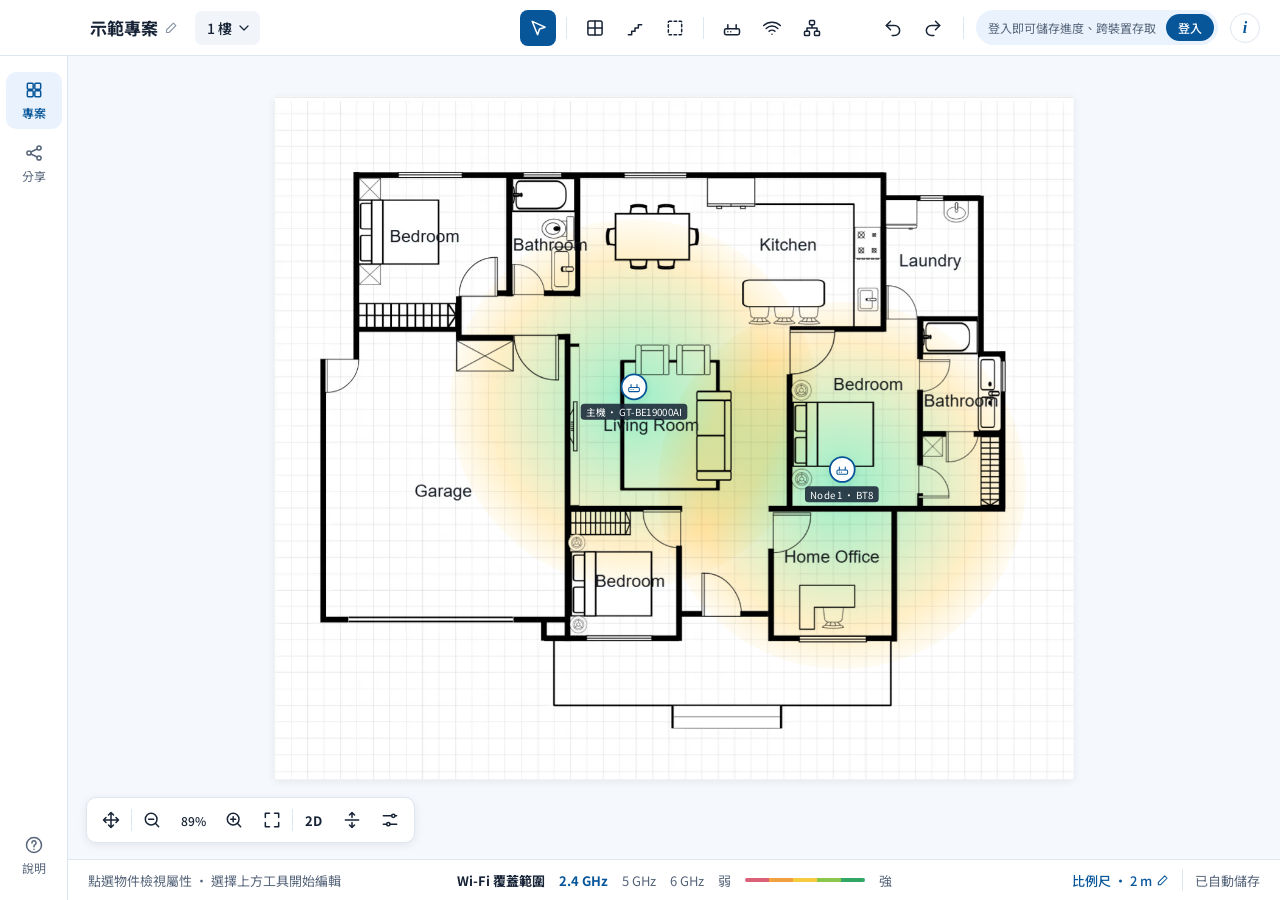
==== commit c7e11f38: "Prototype: move i button beside login, drop welcome step Co-Authored-By: Claude Opus 5.5 <noreply@an" ====
--- a/editor_layout_prototype.html
+++ b/editor_layout_prototype.html
@@ -134,9 +134,9 @@
 .toast { position: fixed; left: 50%; bottom: 60px; transform: translateX(-50%); background: #1d2633; color: #fff; border-radius: 8px; padding: 8px 14px; font-size: 13px; opacity: 0; transition: opacity .2s; pointer-events: none; z-index: 200; }
 .toast.show { opacity: 1; }
 /* info button + guide popover (replaces the always-on note) */
-.info-btn { position: absolute; left: 18px; top: 16px; width: 34px; height: 34px; border-radius: 50%; background: var(--card); border: 1px solid var(--line); box-shadow: var(--shadow); display: grid; place-items: center; z-index: 5; font: 700 16px/1 Georgia, serif; font-style: italic; color: var(--act); }
+.info-btn { width: 30px; height: 30px; border-radius: 50%; background: var(--card); border: 1px solid var(--line); display: grid; place-items: center; flex-shrink: 0; font: 700 16px/1 Georgia, serif; font-style: italic; color: var(--act); }
 .info-btn:hover, .info-btn.on { background: var(--act); color: #fff; border-color: var(--act); }
-.guide { position: absolute; left: 18px; top: 60px; width: 340px; background: var(--card); border: 1px solid var(--line); border-radius: 12px; box-shadow: 0 12px 36px rgba(16,32,56,.16); z-index: 6; padding: 16px 18px 14px; }
+.guide { position: absolute; right: 12px; top: 12px; width: 340px; background: var(--card); border: 1px solid var(--line); border-radius: 12px; box-shadow: 0 12px 36px rgba(16,32,56,.16); z-index: 25; padding: 16px 18px 14px; }
 .guide[hidden] { display: none; }
 .g-head { display: flex; align-items: center; justify-content: space-between; margin-bottom: 4px; }
 .g-step { font-size: 12px; color: var(--act); font-weight: 600; }
@@ -210,6 +210,7 @@
       </div>
       <span class="sep"></span>
       <div class="login">登入即可儲存進度、跨裝置存取 <button class="login-btn" id="loginBtn">登入</button></div>
+      <button class="info-btn" id="infoBtn" data-tip="使用說明" aria-label="使用說明" aria-expanded="false">i</button>
     </div>
   </header>
 
@@ -228,7 +229,6 @@
       <div class="dev" style="left:45%;top:44%"><span class="dot"><svg class="i"><use href="#i-device"/></svg></span><span class="name">主機 · GT-BE19000AI</span></div>
       <div class="dev" style="left:71%;top:56%"><span class="dot"><svg class="i"><use href="#i-device"/></svg></span><span class="name">Node 1 · BT8</span></div>
     </div>
-    <button class="info-btn" id="infoBtn" data-tip="使用說明" aria-label="使用說明" aria-expanded="false">i</button>
     <div class="guide" id="guide" hidden role="dialog" aria-label="使用說明">
       <div class="g-head"><span class="g-step" id="gStep"></span><button class="ib" id="gClose" aria-label="關閉說明"><svg class="i"><use href="#i-x"/></svg></button></div>
       <h3 id="gTitle"></h3>
@@ -367,7 +367,7 @@
 $('panBtn').onclick = () => { panning = !panning; $('panBtn').classList.toggle('on', panning); $('stage').classList.toggle('panning', panning); };
 $('sliceBtn').onclick = e => { e.stopPropagation(); const p = $('slicePop'); p.hidden = !p.hidden; $('sliceBtn').classList.toggle('on', !p.hidden); };
 $('slice').oninput = e => { $('sliceVal').textContent = (e.target.value / 100).toFixed(1) + ' m'; };
-document.addEventListener('click', e => { if (!e.target.closest('#slicePop') && !e.target.closest('#sliceBtn')) { $('slicePop').hidden = true; $('sliceBtn').classList.remove('on'); } });
+document.addEventListener('click', e => { if (!e.target.closest('#guide, #infoBtn, #railHelp')) showGuide(false); if (!e.target.closest('#slicePop') && !e.target.closest('#sliceBtn')) { $('slicePop').hidden = true; $('sliceBtn').classList.remove('on'); } });
 document.querySelectorAll('[data-band]').forEach(b => b.onclick = () => { document.querySelectorAll('[data-band]').forEach(x => x.classList.remove('on')); b.classList.add('on'); });
 $('undo').onclick = () => toast('示意：已復原上一步');
 $('redo').onclick = () => toast('示意：已重做');
@@ -416,7 +416,6 @@
 addEventListener('resize', doFit);
 // guide: 7 steps behind the i button
 const GUIDE = [
-  ['歡迎', '在平面圖上擺放 ASUS 路由器，即時看到 Wi-Fi 覆蓋範圍與 Mesh 回程品質。這份示意只示範工具、面板、檢視控制的位置與開關。'],
   ['上傳平面圖', '從專案選單上傳平面圖圖片，或用「積木拼平面圖」直接拼出房間格局。'],
   ['設定比例尺', '按狀態列的「比例尺」，在圖上點兩點畫出一段已知長度，輸入實際距離。'],
   ['繪製牆面', '按 <kbd>W</kbd> 開啟繪製牆面，右側面板選材質；點擊連續畫牆，<kbd>Esc</kbd> 或右鍵結束。'],
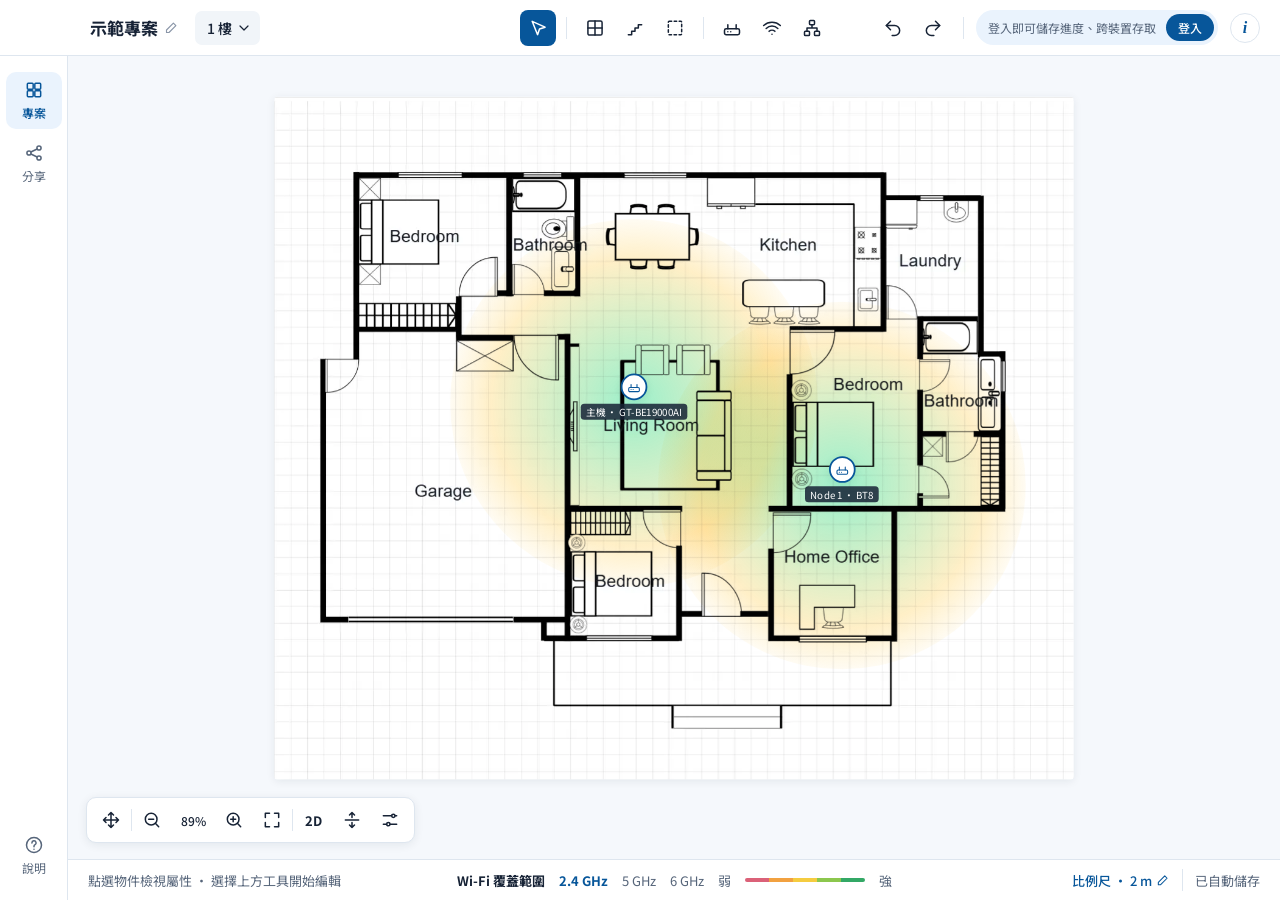
==== commit 1d98d8aa: "Integrate flow with new editor layout: one shell, settings, Mesh view - Logo moves to the top of the" ====
--- a/editor_layout_prototype.html
+++ b/editor_layout_prototype.html
@@ -133,6 +133,43 @@
 /* toast + demo note */
 .toast { position: fixed; left: 50%; bottom: 60px; transform: translateX(-50%); background: #1d2633; color: #fff; border-radius: 8px; padding: 8px 14px; font-size: 13px; opacity: 0; transition: opacity .2s; pointer-events: none; z-index: 200; }
 .toast.show { opacity: 1; }
+/* embedded in the planning flow: the flow's rail replaces this one */
+.embed .app { grid-template-columns: 1fr; grid-template-areas: "top" "stage" "status"; }
+.embed .rail { display: none; }
+.embed .top { padding-left: 12px; grid-template-columns: minmax(0, 1fr) auto minmax(0, 1fr); gap: 12px; }
+.embed .proj { gap: 8px; min-width: 0; }
+.embed .proj-name { min-width: 0; font-size: 15px; }
+.embed .proj-name span { overflow: hidden; text-overflow: ellipsis; white-space: nowrap; }
+.back { width: 32px; height: 32px; border-radius: 8px; display: grid; place-items: center; flex-shrink: 0; color: var(--muted); }
+.back:hover { background: var(--btn-hover); color: var(--ink); }
+.vseg { display: flex; background: var(--btn); border-radius: 8px; padding: 2px; flex-shrink: 0; }
+.vseg button { width: 32px; height: 30px; border-radius: 6px; display: grid; place-items: center; color: var(--muted); }
+.vseg button .i { width: 17px; height: 17px; }
+.vseg button.on { background: var(--card); color: var(--act); box-shadow: 0 1px 3px rgba(0,0,0,.1); }
+.swap-btn { border: 1.5px solid var(--act); color: var(--act); border-radius: 8px; padding: 6px 12px; font-weight: 500; white-space: nowrap; }
+.swap-btn:hover, .swap-btn.on { background: var(--act); color: #fff; }
+.floor-menu { position: fixed; z-index: 60; background: var(--card); border: 1px solid var(--line); border-radius: 10px; box-shadow: 0 10px 30px rgba(16,32,56,.14); padding: 6px; min-width: 200px; }
+.floor-menu button { display: block; width: 100%; text-align: left; padding: 8px 10px; border-radius: 6px; }
+.floor-menu button:hover { background: var(--btn-hover); }
+.floor-menu button.on { color: var(--act); font-weight: 600; }
+.floor-menu small { display: block; color: var(--muted); font-size: 12px; font-weight: 400; }
+.world .sheet { width: 100%; background: #fff; border-radius: 4px; box-shadow: var(--shadow); }
+.world svg.walls { position: absolute; inset: 0; width: 100%; height: 100%; pointer-events: none; overflow: visible; }
+/* Mesh 拓撲 (placeholder page, kept until its design is decided) */
+.mesh-view { position: absolute; inset: 0; background: var(--canvas); z-index: 8; display: flex; flex-direction: column; }
+.mesh-view[hidden] { display: none; }
+.mesh-head { display: flex; align-items: center; justify-content: space-between; padding: 14px 20px; background: var(--card); border-bottom: 1px solid var(--line); }
+.mesh-head h2 { margin: 0; font-size: 17px; }
+.mesh-head p { margin: 2px 0 0; font-size: 12px; color: var(--muted); }
+.bands { display: flex; border: 1px solid var(--act); border-radius: 6px; overflow: hidden; }
+.bands button { padding: 5px 12px; color: var(--act); font-size: 13px; }
+.bands button + button { border-left: 1px solid var(--act); }
+.bands button.on { background: var(--act); color: #fff; }
+.mesh-empty { flex: 1; display: grid; place-content: center; justify-items: center; gap: 10px; color: var(--muted); text-align: center; }
+.mesh-empty .i { width: 40px; height: 40px; }
+.mesh-empty b { color: var(--ink); font-weight: 500; font-size: 16px; }
+.mesh-mode .tools { visibility: hidden; }
+
 /* info button + guide popover (replaces the always-on note) */
 .info-btn { width: 30px; height: 30px; border-radius: 50%; background: var(--card); border: 1px solid var(--line); display: grid; place-items: center; flex-shrink: 0; font: 700 16px/1 Georgia, serif; font-style: italic; color: var(--act); }
 .info-btn:hover, .info-btn.on { background: var(--act); color: #fff; border-color: var(--act); }
@@ -208,8 +245,9 @@
         <button class="ib" id="undo" data-tip="復原|Ctrl Z"><svg class="i"><use href="#i-undo"/></svg></button>
         <button class="ib" id="redo" data-tip="重做|Ctrl Shift Z"><svg class="i"><use href="#i-redo"/></svg></button>
       </div>
+      <button class="swap-btn" id="swapBtn" hidden>試其他套組</button>
       <span class="sep"></span>
-      <div class="login">登入即可儲存進度、跨裝置存取 <button class="login-btn" id="loginBtn">登入</button></div>
+      <div class="login"><span id="loginTxt">登入即可儲存進度、跨裝置存取</span> <button class="login-btn" id="loginBtn">登入</button></div>
       <button class="info-btn" id="infoBtn" data-tip="使用說明" aria-label="使用說明" aria-expanded="false">i</button>
     </div>
   </header>
@@ -234,6 +272,11 @@
       <h3 id="gTitle"></h3>
       <p id="gBody"></p>
       <div class="g-foot"><div class="g-dots" id="gDots"></div><div class="g-nav"><button id="gPrev">上一步</button><button class="pri" id="gNext">下一步</button></div></div>
+    </div>
+    <div class="mesh-view" id="meshView" hidden>
+      <div class="mesh-head"><div><h2>Mesh 拓撲</h2><p id="meshSub">示範專案 · 回程等級 · 極佳 ≥ -67 · 良好 ≥ -77 · 不佳 ≥ -85 dBm</p></div>
+        <div class="bands" id="meshBands"><button class="on">2.4 GHz</button><button>5 GHz</button><button>6 GHz</button></div></div>
+      <div class="mesh-empty"><svg class="i"><use href="#i-mesh"/></svg><b>尚未設定任何 Mesh 群組。</b><span>請到編輯器把路由器指派到 A–E 其中一組、每組指定一台 CAP，再回到這個頁面。</span></div>
     </div>
     <div class="view" id="view">
       <button class="ib" id="panBtn" data-tip="平移|H"><svg class="i"><use href="#i-pan"/></svg></button>
@@ -361,7 +404,7 @@
 $('scaleBtn').onclick = () => openPanel(panelKey === 'scale' ? (tool === 'select' ? null : tool) : 'scale');
 $('zin').onclick = () => { zoom = Math.min(2.5, zoom + .1); applyView(); };
 $('zout').onclick = () => { zoom = Math.max(.3, zoom - .1); applyView(); };
-function fitZoom() { const st = $('stage').getBoundingClientRect(), img = $('world').querySelector('img'); const h = img.naturalHeight ? 900 * img.naturalHeight / img.naturalWidth : 770; return Math.min(1.4, (st.width - 80) / 900, (st.height - 120) / h); }
+function fitZoom() { const st = $('stage').getBoundingClientRect(), h = $('world').offsetHeight || 770; return Math.min(1.4, (st.width - 80) / 900, (st.height - 120) / h); }
 $('fit').onclick = () => { zoom = fitZoom(); panX = 0; panY = -20; applyView(); };
 $('dimBtn').onclick = () => { three = !three; $('dimBtn').textContent = three ? '3D' : '2D'; $('stage').classList.toggle('three', three); applyView(); };
 $('panBtn').onclick = () => { panning = !panning; $('panBtn').classList.toggle('on', panning); $('stage').classList.toggle('panning', panning); };
@@ -377,7 +420,7 @@
 // drag to pan (pan tool on, or right mouse / space like the real app)
 let drag = null;
 $('stage').addEventListener('pointerdown', e => {
-  if (e.target.closest('.view, .pop, .guide, .info-btn')) return;
+  if (e.target.closest('.view, .pop, .guide, .info-btn, .mesh-view')) return;
   if (panning || e.button === 2) { drag = { x: e.clientX - panX, y: e.clientY - panY }; $('stage').setPointerCapture(e.pointerId); }
 });
 $('stage').addEventListener('pointermove', e => { if (drag) { panX = e.clientX - drag.x; panY = e.clientY - drag.y; applyView(); } });
@@ -446,6 +489,74 @@
 $('gNext').onclick = () => { if (gi === GUIDE.length - 1) { gi = 0; return showGuide(false); } gi++; drawGuide(); };
 $('gDots').onclick = e => { const b = e.target.closest('button'); if (b) { gi = [...$('gDots').children].indexOf(b); drawGuide(); } };
 
+// ── Embedded in the planning flow (?embed=1): the flow sends the plan to show ──
+const EMBED = location.hash === '#embed' || new URLSearchParams(location.search).has('embed');
+const toFlow = (action, extra) => parent.postMessage(Object.assign({ type: 'fpw-ed', action }, extra || {}), '*');
+const escH = t => String(t).replace(/[&<>"]/g, c => ({ '&': '&amp;', '<': '&lt;', '>': '&gt;', '"': '&quot;' })[c]);
+const WALL = { concrete: ['#3b4656', 10], brick: ['#a0654a', 7], drywall: ['#9aa6b6', 5] };
+let plan = null, floorIdx = 0;
+function drawFloor() {
+  const f = plan.floors[floorIdx]; if (!f) return;
+  const devs = f.devices.map(d => ({ ...d, l: (d.x + f.w / 2) / f.w * 100, t: (d.y + f.h / 2) / f.h * 100 }));
+  const heatW = Math.max(28, Math.min(70, 1000 / f.w * 100));
+  const heat = l => `<div class="heat" style="left:${l.l - heatW / 2}%;top:calc(${l.t}% - ${heatW / 2 * 9}px);width:${heatW}%;aspect-ratio:1;background:radial-gradient(circle, rgba(75,227,160,.55), rgba(255,210,94,.35) 55%, rgba(255,122,122,0) 75%)"></div>`;
+  const walls = f.walls.length ? `<svg class="walls" viewBox="${-f.w / 2} ${-f.h / 2} ${f.w} ${f.h}" preserveAspectRatio="none">${f.walls.map(([x1, y1, x2, y2, t]) => { const [c, sw] = WALL[t] || WALL.drywall; return `<line x1="${x1}" y1="${y1}" x2="${x2}" y2="${y2}" stroke="${c}" stroke-width="${sw * f.w / 900}" stroke-linecap="square"/>`; }).join('')}</svg>` : '';
+  $('world').innerHTML = (f.img ? `<img src="${f.img}" alt="平面圖">` : `<div class="sheet" style="aspect-ratio:${f.w}/${f.h}"></div>`) + walls
+    + devs.map(heat).join('')
+    + devs.map(d => `<div class="dev" style="left:${d.l}%;top:${d.t}%"><span class="dot"><svg class="i"><use href="#i-device"/></svg></span><span class="name">${escH(d.label)}</span></div>`).join('');
+  $('floorBtn').firstChild.textContent = f.name + ' ';
+  const im = $('world').querySelector('img');
+  if (im && !im.complete) im.onload = doFit; else doFit();
+}
+function setView(mesh) {
+  $('meshView').hidden = !mesh;
+  document.body.classList.toggle('mesh-mode', mesh);
+  document.querySelectorAll('[data-vw]').forEach(b => b.classList.toggle('on', (b.dataset.vw === 'mesh') === mesh));
+  if (mesh) setTool('select');
+  $('hint').textContent = mesh ? 'Mesh 拓撲：顯示各群組 CAP 與 RE 的回程連線品質' : TOOLS[tool].hint;
+}
+if (EMBED) {
+  document.body.classList.add('embed');
+  $('loginTxt').textContent = '登入即可跨裝置儲存';
+  document.querySelector('.proj').innerHTML = `<button class="back" id="backBtn" data-tip="回我的規劃" aria-label="回我的規劃"><svg class="i" style="transform:rotate(90deg)"><use href="#i-down"/></svg></button>
+    <div class="proj-name" id="projName"><span>方案</span></div>
+    <button class="floor" id="floorBtn">1F <svg class="i"><use href="#i-down"/></svg></button>
+    <div class="vseg" role="tablist" aria-label="檢視"><button class="on" data-vw="plan" data-tip="平面圖" aria-label="平面圖"><svg class="i"><use href="#i-grid"/></svg></button><button data-vw="mesh" data-tip="Mesh 拓撲" aria-label="Mesh 拓撲"><svg class="i"><use href="#i-share"/></svg></button></div>`;
+  $('backBtn').onclick = () => toFlow('back');
+  document.querySelectorAll('[data-vw]').forEach(b => (b.onclick = () => setView(b.dataset.vw === 'mesh')));
+  $('meshBands').querySelectorAll('button').forEach(b => (b.onclick = () => $('meshBands').querySelectorAll('button').forEach(x => x.classList.toggle('on', x === b))));
+  $('swapBtn').onclick = () => toFlow('swap');
+  $('loginBtn').onclick = () => toFlow('login');
+  $('floorBtn').onclick = e => {
+    e.stopPropagation();
+    const old = document.querySelector('.floor-menu'); if (old) return old.remove();
+    if (!plan || plan.floors.length < 2) return toast('這個方案只有 1 個樓層');
+    const m = document.createElement('div'); m.className = 'floor-menu';
+    m.innerHTML = plan.floors.map((f, i) => `<button data-fi="${i}" class="${i === floorIdx ? 'on' : ''}">${escH(f.name)}<small>${f.devices.length ? escH(f.devices.map(d => d.label).join('、')) : '沒有裝置'}</small></button>`).join('');
+    document.body.appendChild(m);
+    const r = $('floorBtn').getBoundingClientRect(); m.style.left = r.left + 'px'; m.style.top = (r.bottom + 6) + 'px';
+    m.onclick = ev => { const b = ev.target.closest('[data-fi]'); if (b) { floorIdx = +b.dataset.fi; drawFloor(); } m.remove(); };
+  };
+  document.addEventListener('click', e => { const m = document.querySelector('.floor-menu'); if (m && !e.target.closest('.floor-menu')) m.remove(); });
+  // re-attach tooltips to the new buttons
+  document.querySelectorAll('.proj [data-tip]').forEach(b => {
+    b.addEventListener('mouseenter', () => { const [name] = b.dataset.tip.split('|'); tip.textContent = name; const r = b.getBoundingClientRect(); tip.style.left = Math.max(8, r.left + r.width / 2 - tip.offsetWidth / 2) + 'px'; tip.style.top = (r.bottom + 8) + 'px'; tip.classList.add('show'); });
+    b.addEventListener('mouseleave', () => tip.classList.remove('show'));
+  });
+  addEventListener('message', e => {
+    const d = e.data || {};
+    if (d.type === 'fpw-plan') {
+      plan = d.view; floorIdx = Math.min(floorIdx, plan.floors.length - 1);
+      $('projName').innerHTML = `<span title="${escH(plan.label)}">${escH(plan.name)}</span>`;
+      $('meshSub').textContent = `${plan.name} · 回程等級 · 極佳 ≥ -67 · 良好 ≥ -77 · 不佳 ≥ -85 dBm`;
+      $('swapBtn').hidden = !plan.canSwap; $('swapBtn').classList.toggle('on', !!plan.swapOpen);
+      drawFloor();
+    }
+    if (d.type === 'fpw-swap') $('swapBtn').classList.toggle('on', !!d.open);
+  });
+  toFlow('ready');
+}
+
 setTool('select');
 </script>
 </body>
